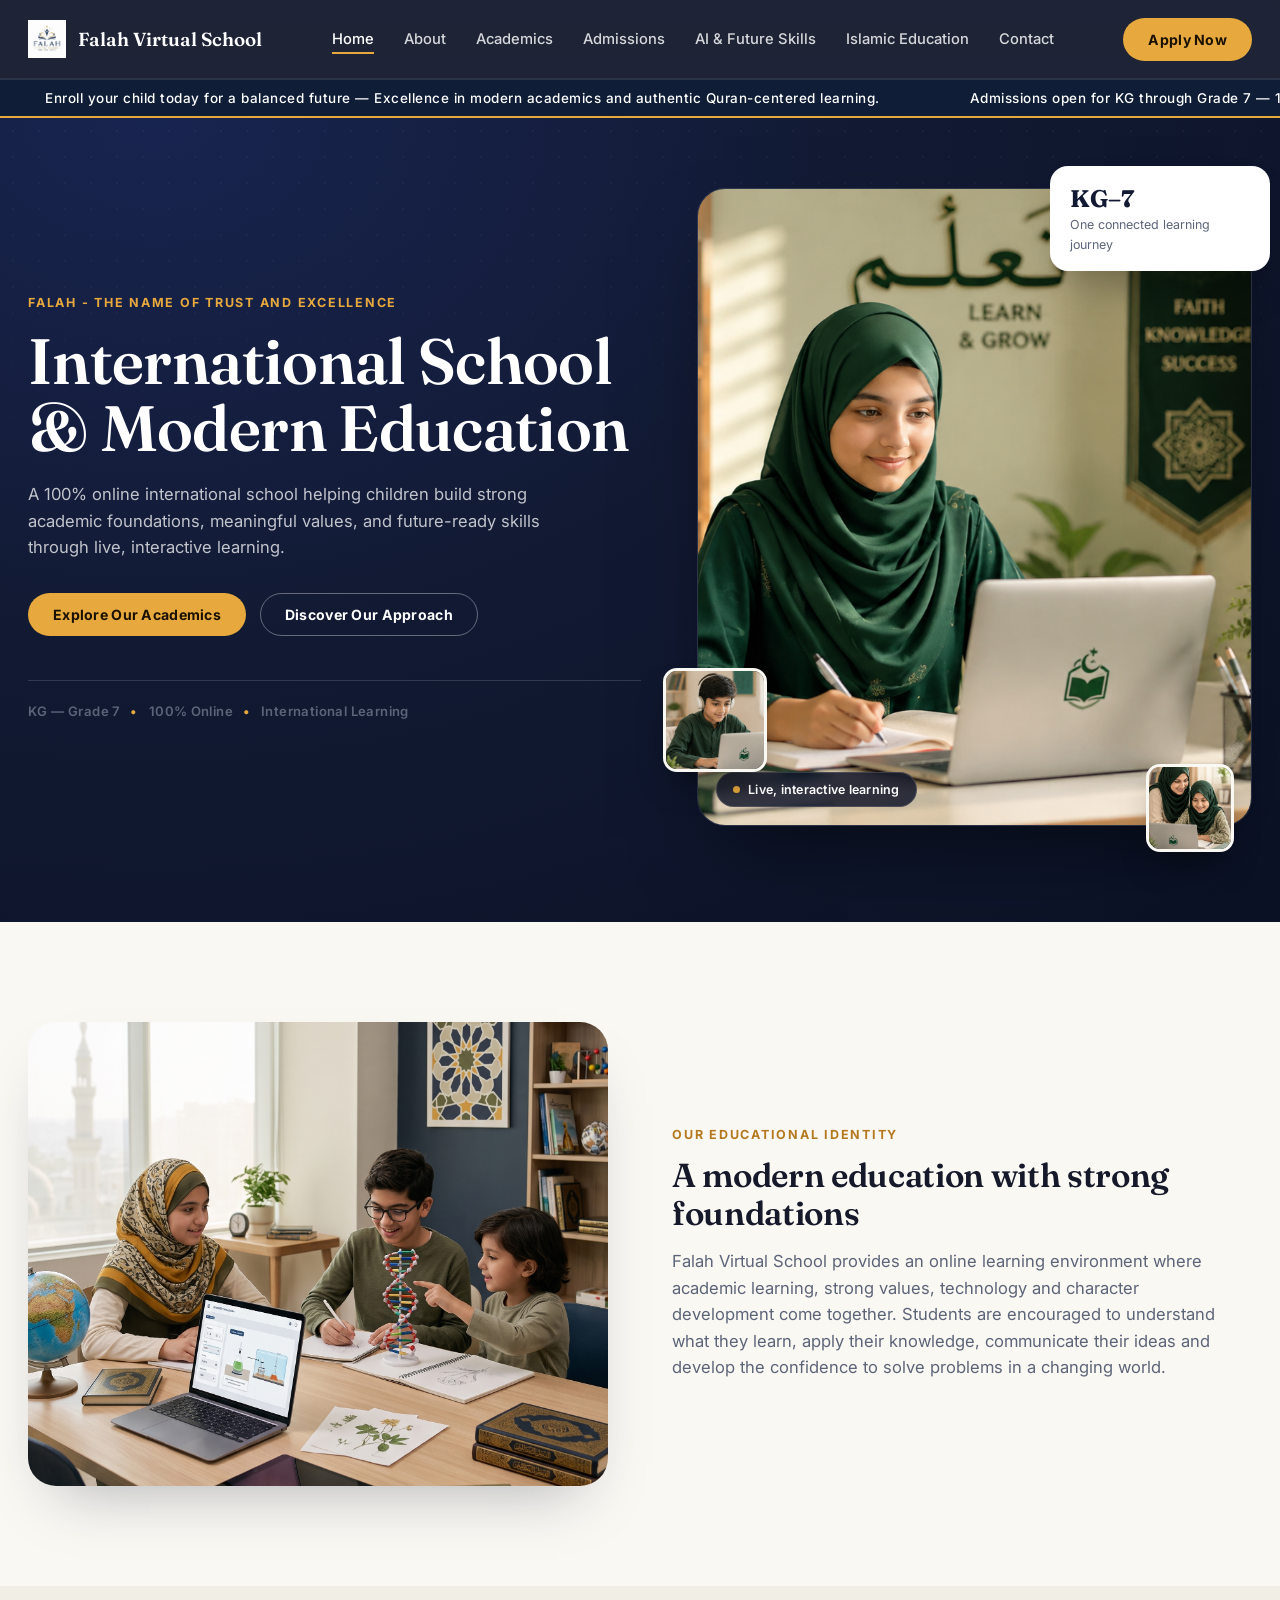
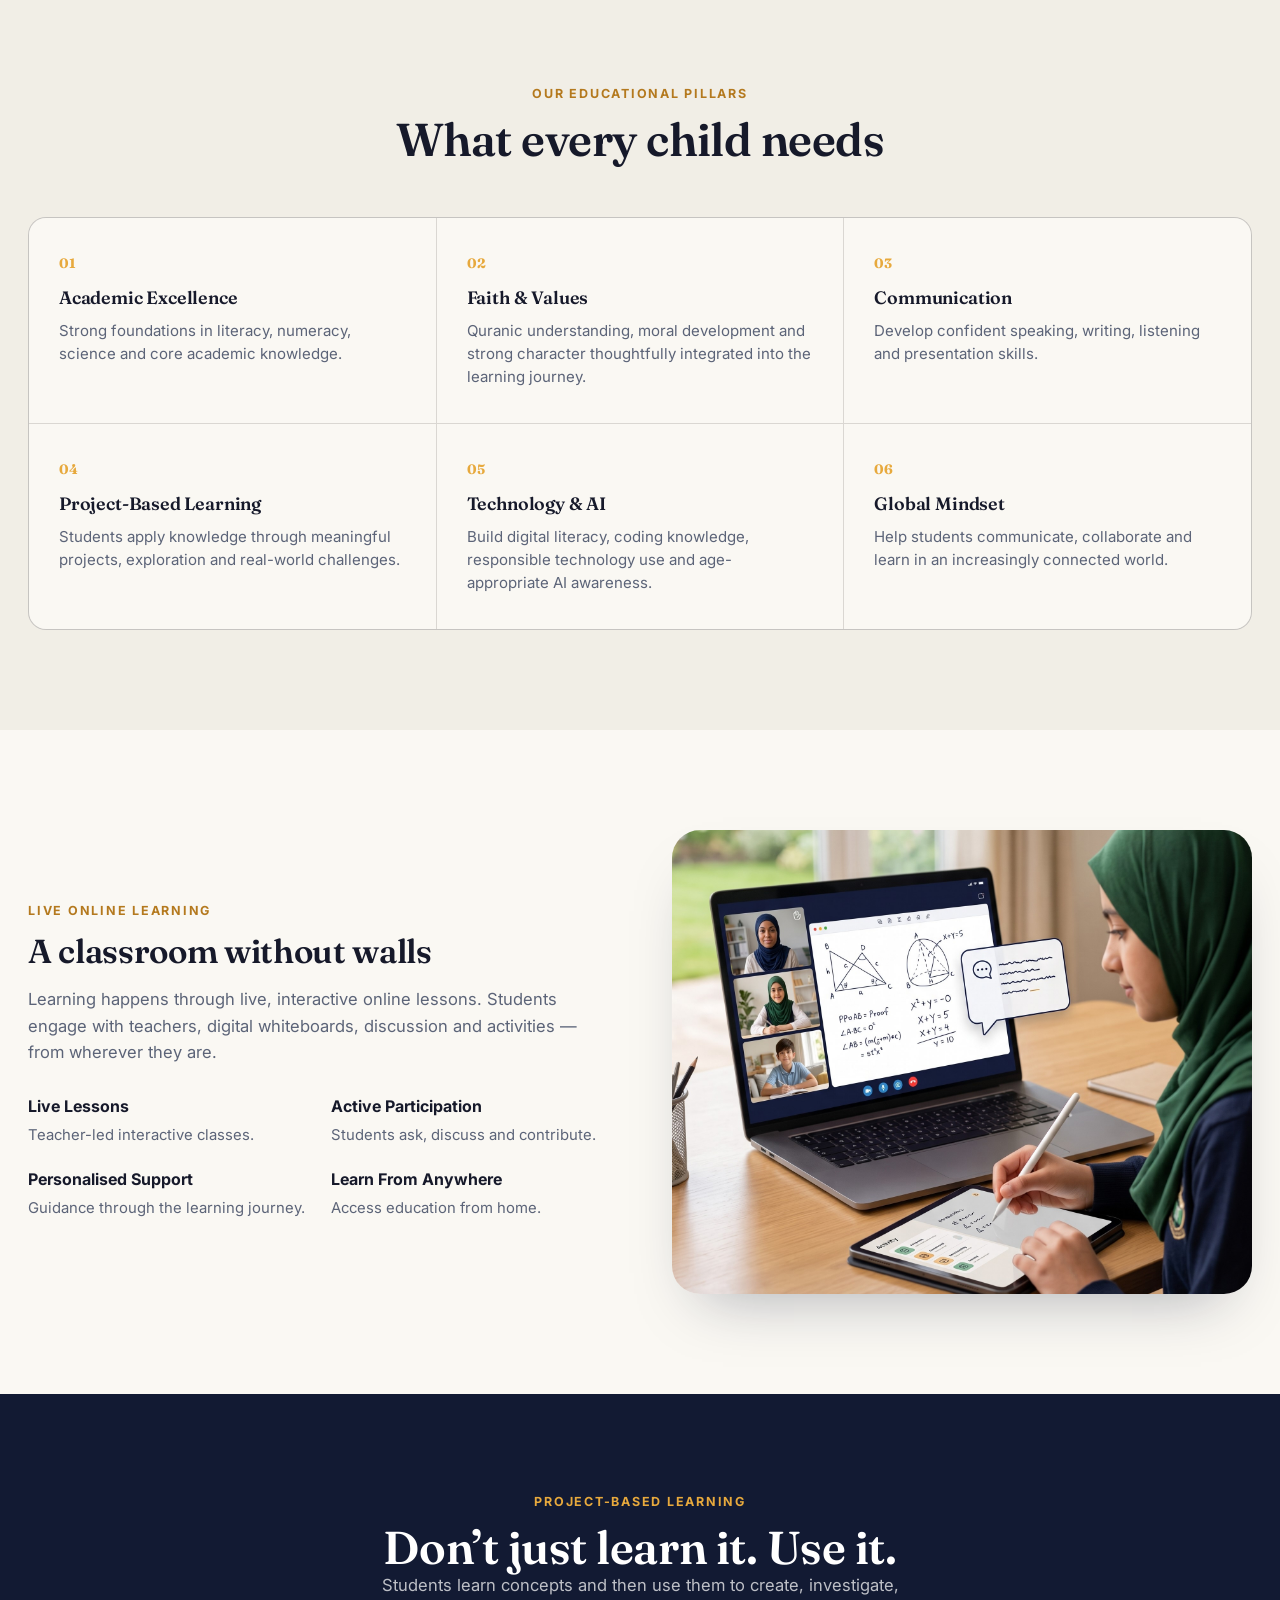
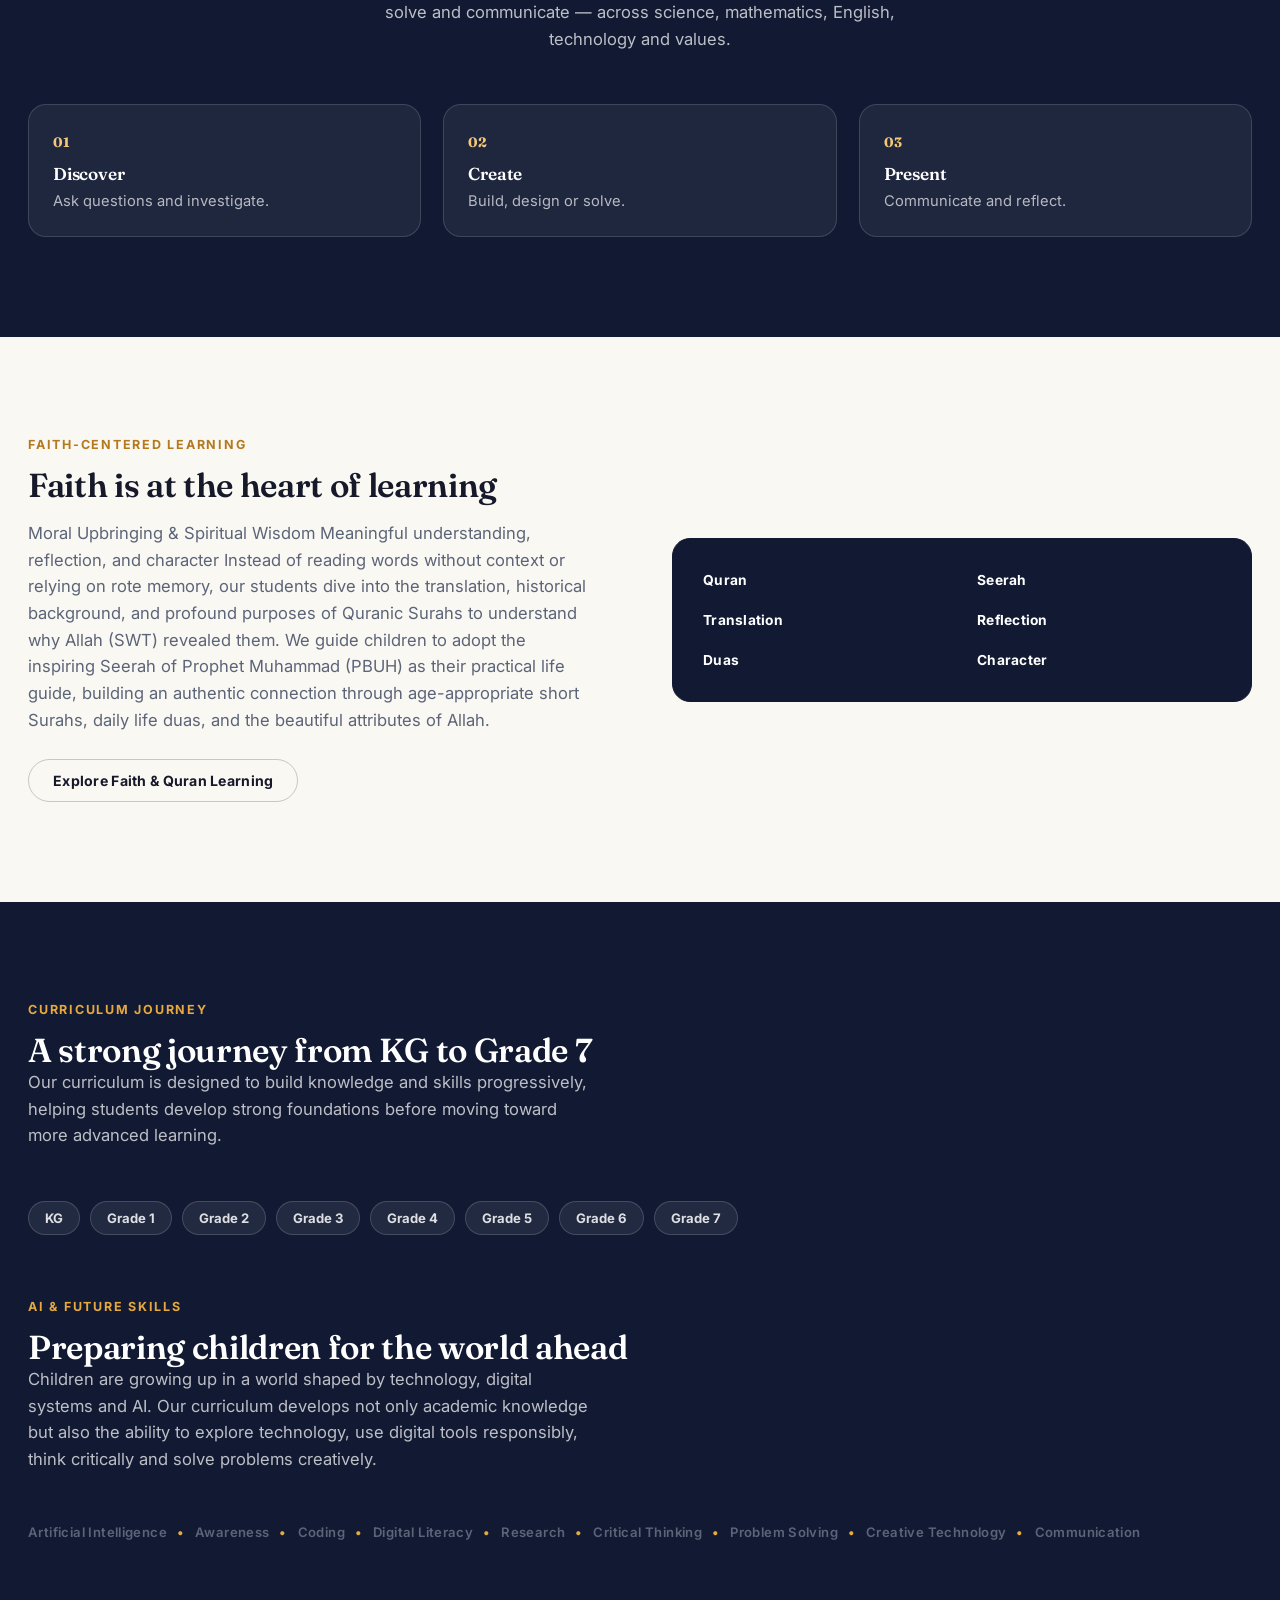
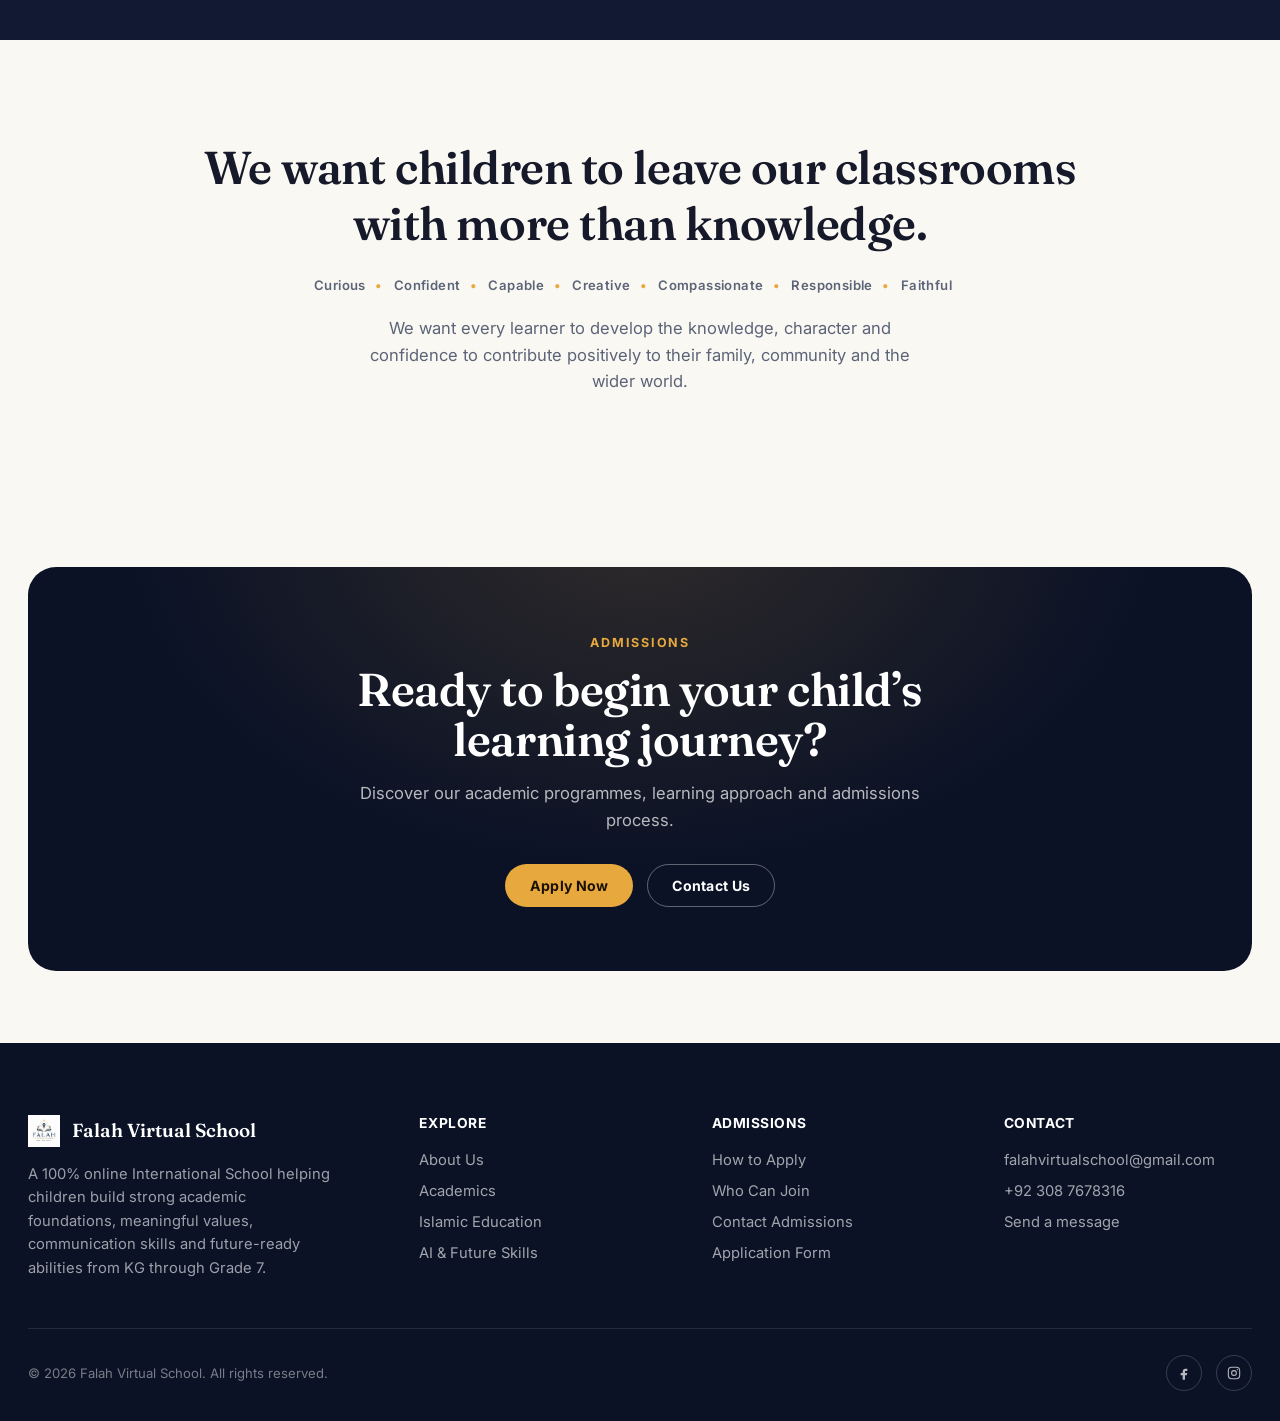
==== index.html @ dd7050a3 "First Commit" ====
<!DOCTYPE html>
<html lang="en">
<head>
  <meta charset="UTF-8" />
  <meta name="viewport" content="width=device-width, initial-scale=1.0" />

  <title>Falah Virtual School &mdash; Where Faith Meets Knowledge</title>

  <meta
    name="description"
    content="Falah Virtual School is a 100% online International School for KG through Grade 7, combining academic excellence, Quranic understanding, character development, technology and future-ready skills."
  />

  <link rel="preconnect" href="https://fonts.googleapis.com" />
  <link rel="preconnect" href="https://fonts.gstatic.com" crossorigin />

  <link
    href="https://fonts.googleapis.com/css2?family=Fraunces:opsz,wght@9..144,500;9..144,600;9..144,700&family=Inter:wght@400;500;600;700;800&display=swap"
    rel="stylesheet"
  />

  <link rel="stylesheet" href="css/style.css" />

  <style>
    @media (min-width: 992px) {
      .mobile-nav {
        display: none !important;
      }
    }

    
    .brand {
      display: flex;
      align-items: center;
      gap: 12px;
      text-decoration: none;
    }

    .brand img {
      height: 38px;
      width: auto;
      object-fit: contain;
    }

    
    .sub-header-ticker {
      background: #0f1e36;
      border-top: 1px solid rgba(255, 255, 255, 0.1);
      border-bottom: 2px solid #e5a93c;
      color: #ffffff;
      font-size: 13.5px;
      letter-spacing: 0.5px;
      font-weight: 500;
      padding: 10px 0;
      overflow: hidden;
      white-space: nowrap;
      width: 100%;
    }

    .ticker-track {
      width: max-content;
      overflow: hidden;
    }

    .ticker-content {
      display: flex;
      align-items: center;
      width: max-content;
      animation: tickerScroll 40s linear infinite;
      will-change: transform;
    }

    .ticker-content span {
      flex: 0 0 auto;
      margin: 0 45px;
    }

    @keyframes tickerScroll {
      from {
        transform: translateX(0);
      }

      to {
        transform: translateX(-50%);
      }
    }

    @media (prefers-reduced-motion: reduce) {
      .ticker-content {
        animation: none;
      }
    }
  </style>
</head>

<body>

  <a class="skip-link" href="#main">Skip to content</a>

  <!-- Header -->

  <header class="site-header">
    <div class="container">

      <a href="index.html" class="brand">
        <img
          src="assets/logo.jpg"
          alt="Falah Virtual School Logo"
        />
        <span class="brand-text">Falah Virtual School</span>
      </a>

      <nav class="main-nav" aria-label="Primary">
        <a href="index.html" aria-current="page">Home</a>
        <a href="about.html">About</a>
        <a href="academics.html">Academics</a>
        <a href="admissions.html">Admissions</a>
        <a href="ai-future-skills.html">AI &amp; Future Skills</a>
        <a href="islamic-education.html">Islamic Education</a>
        <a href="contact.html">Contact</a>
      </nav>

      <div class="header-actions">

        <a
          href="admissions.html"
          class="btn btn-gold btn-apply-now"
        >
          <span class="btn-apply-label">Apply Now</span>
        </a>

        <button
          class="nav-toggle"
          aria-label="Open menu"
          aria-expanded="false"
          aria-controls="mobile-nav"
        >
          <span></span>
        </button>

      </div>
    </div>
  </header>


 
  <div class="sub-header-ticker">
    <div class="ticker-track">

      <div class="ticker-content">

        <span>
          Enroll your child today for a balanced future —
          Excellence in modern academics and authentic
          Quran-centered learning.
        </span>

        <span>
          Admissions open for KG through Grade 7 —
          100% live interactive online classes worldwide.
        </span>

        <span>
          Empowering young minds with academic excellence,
          Quranic understanding, technology and future-ready skills.
        </span>

       

        <span>
          Enroll your child today for a balanced future —
          Excellence in modern academics and authentic
          Quran-centered learning.
        </span>

        <span>
          Admissions open for KG through Grade 7 —
          100% live interactive online classes worldwide.
        </span>

        <span>
          Empowering young minds with academic excellence,
          Quranic understanding, technology and future-ready skills.
        </span>

      </div>

    </div>
  </div>


 
  <nav
    class="mobile-nav"
    id="mobile-nav"
    aria-label="Mobile"
  >
    <div class="container">

      <a href="index.html" aria-current="page">Home</a>
      <a href="about.html">About</a>
      <a href="academics.html">Academics</a>
      <a href="admissions.html">Admissions</a>
      <a href="ai-future-skills.html">AI &amp; Future Skills</a>
      <a href="islamic-education.html">Islamic Education</a>
      <a href="contact.html">Contact</a>

      <a
        href="admissions.html"
        class="btn btn-gold btn-apply-now"
      >
        <span class="btn-apply-label">Apply Now</span>
      </a>

    </div>
  </nav>


 <!-- Main -->

  <main id="main">


    
    <section class="hero">

      <div class="container hero-grid">

        <div class="hero-copy reveal">

          <span class="eyebrow">
            Falah - The name of trust and excellence
          </span>

          <h1 class="h-display">
            International School &amp; Modern Education
          </h1>

          <p class="lede">
            A 100% online international school helping children
            build strong academic foundations, meaningful values,
            and future-ready skills through live, interactive learning.
          </p>

          <div class="hero-cta">

            <a
              href="academics.html"
              class="btn btn-gold"
            >
              Explore Our Academics
            </a>

            <a
              href="about.html"
              class="btn btn-outline-dark"
            >
              Discover Our Approach
            </a>

          </div>

          <div class="hero-strip">

            <div class="tag-row">
              <span>KG &mdash; Grade 7</span>
              <span>100% Online</span>
              <span>International Learning</span>
            </div>

          </div>

        </div>


        <div class="hero-media reveal">

          <div class="hero-media-frame hero-media-kenburns">

            <img
              src="assets/Hero Image.png"
              alt="A young student wearing scarf, attending a live online class on her laptop at home"
              loading="eager"
            />

            <span class="hero-media-tag">
              <span class="dot"></span>
              Live, interactive learning
            </span>

          </div>


          <div class="hero-media-badge">
            <strong>KG&ndash;7</strong>
            <span>One connected learning journey</span>
          </div>


          <div class="hero-float-card hero-float-card--one">

            <img
              src="assets/float hero 1.png"
              alt="A student writing in a notebook beside his laptop"
              loading="lazy"
            />

          </div>


          <div class="hero-float-card hero-float-card--two">

            <img
              src="assets/float hero 2.png"
              alt="A smiling student reading a book"
              loading="lazy"
            />

          </div>

        </div>

      </div>

    </section>


    <section class="section">

      <div class="container split">

        <div class="split-media reveal">

          <img
            src="assets/Modern Education.jfif"
            alt="A young student writing in a notebook beside his laptop during a home learning session"
            loading="lazy"
          />

        </div>


        <div class="split-copy reveal">

          <span class="eyebrow on-light">
            Our Educational Identity
          </span>

          <h2 class="h-lg">
            A modern education with strong foundations
          </h2>

          <p class="lede">
            Falah Virtual School provides an online learning environment
            where academic learning, strong values, technology and character
            development come together. Students are encouraged to understand
            what they learn, apply their knowledge, communicate their ideas
            and develop the confidence to solve problems in a changing world.
          </p>

        </div>

      </div>

    </section>


    
    <section class="section section-dim">

      <div class="container">

        <div class="section-head center reveal">

          <span class="eyebrow on-light">
            Our Educational Pillars
          </span>

          <h2 class="h-xl">
            What every child needs
          </h2>

        </div>


        <div class="pillars-grid reveal">

          <div class="pillar-card">
            <span class="pillar-num">01</span>

            <h3>
              Academic Excellence
            </h3>

            <p>
              Strong foundations in literacy, numeracy,
              science and core academic knowledge.
            </p>
          </div>


          <div class="pillar-card">
            <span class="pillar-num">02</span>

            <h3>
              Faith &amp; Values
            </h3>

            <p>
              Quranic understanding, moral development and
              strong character thoughtfully integrated into
              the learning journey.
            </p>
          </div>


          <div class="pillar-card">
            <span class="pillar-num">03</span>

            <h3>
              Communication
            </h3>

            <p>
              Develop confident speaking, writing,
              listening and presentation skills.
            </p>
          </div>


          <div class="pillar-card">
            <span class="pillar-num">04</span>

            <h3>
              Project-Based Learning
            </h3>

            <p>
              Students apply knowledge through meaningful
              projects, exploration and real-world challenges.
            </p>
          </div>


          <div class="pillar-card">
            <span class="pillar-num">05</span>

            <h3>
              Technology &amp; AI
            </h3>

            <p>
              Build digital literacy, coding knowledge,
              responsible technology use and age-appropriate
              AI awareness.
            </p>
          </div>


          <div class="pillar-card">
            <span class="pillar-num">06</span>

            <h3>
              Global Mindset
            </h3>

            <p>
              Help students communicate, collaborate and
              learn in an increasingly connected world.
            </p>
          </div>

        </div>

      </div>

    </section>


   
    
    <section class="section">

      <div class="container split">

        <div class="split-copy reveal">

          <span class="eyebrow on-light">
            Live Online Learning
          </span>

          <h2 class="h-lg">
            A classroom without walls
          </h2>

          <p class="lede">
            Learning happens through live, interactive online lessons.
            Students engage with teachers, digital whiteboards, discussion
            and activities &mdash; from wherever they are.
          </p>


          <div class="split-features">

            <div class="feature-item">

              <h4>
                Live Lessons
              </h4>

              <p>
                Teacher-led interactive classes.
              </p>

            </div>


            <div class="feature-item">

              <h4>
                Active Participation
              </h4>

              <p>
                Students ask, discuss and contribute.
              </p>

            </div>


            <div class="feature-item">

              <h4>
                Personalised Support
              </h4>

              <p>
                Guidance through the learning journey.
              </p>

            </div>


            <div class="feature-item">

              <h4>
                Learn From Anywhere
              </h4>

              <p>
                Access education from home.
              </p>

            </div>

          </div>

        </div>


        <div class="split-media reveal">

          <img
            src="assets/Live Classes.jpg"
            alt="A student attending an interactive video lesson with her teacher on a laptop"
            loading="lazy"
          />

        </div>

      </div>

    </section>


    
    <section class="section section-dark">

      <div class="container">

        <div class="section-head center reveal">

          <span class="eyebrow">
            Project-Based Learning
          </span>

          <h2 class="h-xl">
            Don&rsquo;t just learn it. Use it.
          </h2>

          <p
            class="lede on-dark"
            style="margin-inline:auto;"
          >
            Students learn concepts and then use them to create,
            investigate, solve and communicate &mdash; across science,
            mathematics, English, technology and values.
          </p>

        </div>


        <div class="steps-grid reveal">

          <div class="step-card">

            <span class="pillar-num">
              01
            </span>

            <h3>
              Discover
            </h3>

            <p>
              Ask questions and investigate.
            </p>

          </div>


          <div class="step-card">

            <span class="pillar-num">
              02
            </span>

            <h3>
              Create
            </h3>

            <p>
              Build, design or solve.
            </p>

          </div>


          <div class="step-card">

            <span class="pillar-num">
              03
            </span>

            <h3>
              Present
            </h3>

            <p>
              Communicate and reflect.
            </p>

          </div>

        </div>

      </div>

    </section>


    
    <section class="section">

      <div class="container split reverse">

        <div class="split-copy reveal">

          <span class="eyebrow on-light">
            Faith-Centered Learning
          </span>

          <h2 class="h-lg">
            Faith is at the heart of learning
          </h2>

          <p class="lede">
            Moral Upbringing & Spiritual Wisdom
Meaningful understanding, reflection, and character
Instead of reading words without context or relying on rote memory, our students dive into the translation, historical background, and profound purposes of Quranic Surahs to understand why Allah (SWT) revealed them. We guide children to adopt the inspiring Seerah of Prophet Muhammad (PBUH) as their practical life guide, building an authentic connection through age-appropriate short Surahs, daily life duas, and the beautiful attributes of Allah.
          </p>

          <a
            href="islamic-education.html"
            class="btn btn-outline-light"
            style="margin-top:26px;"
          >
            Explore Faith &amp; Quran Learning
          </a>

        </div>


        <div class="split-media reveal">

          <div
            class="panel"
            style="background:var(--navy-deep); border-color:var(--navy-deep);"
          >

            <div
              class="panel-cols"
              style="color:#fff;"
            >

              <div>Quran</div>
              <div>Seerah</div>

              <div>Translation</div>
              <div>Reflection</div>

              <div>Duas</div>
              <div>Character</div>

            </div>

          </div>

        </div>

      </div>

    </section>


   
    <section class="section section-dark">

      <div class="container">

        <div class="section-head reveal">

          <span class="eyebrow">
            Curriculum Journey
          </span>

          <h2 class="h-lg">
            A strong journey from KG to Grade 7
          </h2>

          <p class="lede on-dark">
            Our curriculum is designed to build knowledge and skills
            progressively, helping students develop strong foundations
            before moving toward more advanced learning.
          </p>

        </div>


        <div class="stage-track reveal">

          <span>KG</span>
          <span>Grade 1</span>
          <span>Grade 2</span>
          <span>Grade 3</span>
          <span>Grade 4</span>
          <span>Grade 5</span>
          <span>Grade 6</span>
          <span>Grade 7</span>

        </div>


        <div style="height:64px;"></div>


       

        <div class="section-head reveal">

          <span class="eyebrow">
            AI &amp; Future Skills
          </span>

          <h2 class="h-lg">
            Preparing children for the world ahead
          </h2>

          <p class="lede on-dark">
            Children are growing up in a world shaped by technology,
            digital systems and AI. Our curriculum develops not only
            academic knowledge but also the ability to explore technology,
            use digital tools responsibly, think critically and solve
            problems creatively.
          </p>

        </div>


        <div
          class="tag-row reveal"
          style="margin-top:6px;"
        >

          <span>Artificial Intelligence</span>
          <span>Awareness</span>
          <span>Coding</span>
          <span>Digital Literacy</span>
          <span>Research</span>
          <span>Critical Thinking</span>
          <span>Problem Solving</span>
          <span>Creative Technology</span>
          <span>Communication</span>

        </div>

      </div>

    </section>


    
    <section class="section">

      <div class="container">

        <div class="statement reveal">

          <h2 class="h-xl">
            We want children to leave our classrooms
            with more than knowledge.
          </h2>


          <div class="traits-band">

            <div class="tag-row">

              <span>Curious</span>
              <span>Confident</span>
              <span>Capable</span>
              <span>Creative</span>
              <span>Compassionate</span>
              <span>Responsible</span>
              <span>Faithful</span>

            </div>

          </div>


          <p
            class="lede"
            style="margin-inline:auto; margin-top:22px;"
          >
            We want every learner to develop the knowledge,
            character and confidence to contribute positively
            to their family, community and the wider world.
          </p>

        </div>

      </div>

    </section>


   
    <section class="section-tight">

      <div class="container">

        <div class="cta-band reveal">

          <span class="eyebrow">
            Admissions
          </span>

          <h2
            class="h-xl"
            style="margin-top:14px;"
          >
            Ready to begin your child&rsquo;s learning journey?
          </h2>

          <p class="lede">
            Discover our academic programmes,
            learning approach and admissions process.
          </p>


          <div class="cta-band-actions">

            <a
              href="admissions.html"
              class="btn btn-gold btn-apply-now"
            >
              <span class="btn-apply-label">
                Apply Now
              </span>
            </a>

            <a
              href="contact.html"
              class="btn btn-outline-dark"
            >
              Contact Us
            </a>

          </div>

        </div>

      </div>

    </section>

  </main>


  
       <!-- FOOTER -->
  
       <footer class="site-footer">

    <div class="container">

      <div class="footer-grid">


        

        <div class="footer-brand">

          <a
            href="index.html"
            class="brand"
          >

            <img
              src="assets/logo.jpg"
              alt="Falah Virtual School Logo"
              style="height: 32px;"
            />

            <span class="brand-text">
              Falah Virtual School
            </span>

          </a>


          <p>
            A 100% online International School helping children
            build strong academic foundations, meaningful values,
            communication skills and future-ready abilities from
            KG through Grade 7.
          </p>

        </div>


        

        <div class="footer-col">

          <h4>
            Explore
          </h4>

          <ul>

            <li>
              <a href="about.html">
                About Us
              </a>
            </li>

            <li>
              <a href="academics.html">
                Academics
              </a>
            </li>

            <li>
              <a href="islamic-education.html">
                Islamic Education
              </a>
            </li>

            <li>
              <a href="ai-future-skills.html">
                AI &amp; Future Skills
              </a>
            </li>

          </ul>

        </div>


        
        <div class="footer-col">

          <h4>
            Admissions
          </h4>

          <ul>

            <li>
              <a href="admissions.html">
                How to Apply
              </a>
            </li>

            <li>
              <a href="admissions.html#who-can-join">
                Who Can Join
              </a>
            </li>

            <li>
              <a href="contact.html">
                Contact Admissions
              </a>
            </li>

            <li>
              <a href="admissions.html#apply-form">
                Application Form
              </a>
            </li>

          </ul>

        </div>


     

        <div class="footer-col">

          <h4>
            Contact
          </h4>

          <ul>

            <li>
              <a href="mailto:falahvirtualschool@gmail.com">
                falahvirtualschool@gmail.com
              </a>
            </li>

            <li>
              <a href="tel:+923087678316">
                +92 308 7678316
              </a>
            </li>

            <li>
              <a href="contact.html#contact-information">
                Send a message
              </a>
            </li>

          </ul>

        </div>

      </div>



      <div class="footer-bottom">

        <p>
          &copy;
          <span id="year"></span>
          Falah Virtual School. All rights reserved.
        </p>


        <div
          class="footer-social"
          aria-label="Social media"
        >

         

          <a
            href="https://www.facebook.com/profile.php?id=61593588023931"
            aria-label="Facebook"
          >

            <svg
              width="16"
              height="16"
              viewBox="0 0 24 24"
              fill="none"
              aria-hidden="true"
            >

              <path
                d="M14 9h3V5.5h-3c-2.2 0-4 1.8-4 4V12H7v3.5h3V22h3.5v-6.5H16l1-3.5h-3.5v-2.4c0-.6.4-1.1 1-1.1Z"
                fill="currentColor"
              />

            </svg>

          </a>


         

          <a
            href="https://www.instagram.com/falahvirtual.school?igsi=MTc0dnRrMjh0ZTAwMg=="
            aria-label="Instagram"
          >

            <svg
              width="16"
              height="16"
              viewBox="0 0 24 24"
              fill="none"
              aria-hidden="true"
            >

              <rect
                x="3.5"
                y="3.5"
                width="17"
                height="17"
                rx="5"
                stroke="currentColor"
                stroke-width="1.6"
              />

              <circle
                cx="12"
                cy="12"
                r="3.6"
                stroke="currentColor"
                stroke-width="1.6"
              />

              <circle
                cx="17"
                cy="7"
                r="1"
                fill="currentColor"
              />

            </svg>

          </a>


         

        </div>

      </div>

    </div>

  </footer>


 

  <script>
    document.getElementById("year").textContent =
      new Date().getFullYear();
  </script>

  <script src="js/main.js"></script>

</body>
</html>
---- css/style.css ----
:root{
  --navy-deep:   #121A33;
  --navy-deeper: #0B1226;
  --navy-mid:    #1B2747;
  --gold:        #E7A93D;
  --gold-soft:   #F3C878;
  --paper:       #FAF8F3;
  --paper-dim:   #F1EEE6;
  --ink:         #16192A;
  --slate:       #5C6478;
  --slate-light: #8A90A3;
  --line:        rgba(22,25,42,0.10);
  --line-on-dark:rgba(255,255,255,0.14);
  --white:       #ffffff;

  --font-display: "Fraunces", "Georgia", serif;
  --font-body: "Inter", -apple-system, BlinkMacSystemFont, "Segoe UI", sans-serif;

  
  --radius-s: 10px;
  --radius-m: 18px;
  --radius-l: 28px;

  --ease: cubic-bezier(0.22, 1, 0.36, 1);
}

*,*::before,*::after{ box-sizing:border-box; }
html{ scroll-behavior:smooth; }
@media (prefers-reduced-motion: reduce){
  html{ scroll-behavior:auto; }
  *,*::before,*::after{ animation-duration:0.001ms !important; animation-iteration-count:1 !important; transition-duration:0.001ms !important; scroll-behavior:auto !important; }
}

body{
  margin:0;
  font-family:var(--font-body);
  color:var(--ink);
  background:var(--paper);
  -webkit-font-smoothing:antialiased;
  -moz-osx-font-smoothing:grayscale;
  overflow-x:hidden;
}

img{ max-width:100%; display:block; }
a{ color:inherit; text-decoration:none; }
button{ font-family:inherit; cursor:pointer; }
ul{ margin:0; padding:0; list-style:none; }
h1,h2,h3,h4,p{ margin:0; }

.container{
  width:100%;
  max-width:var(--container);
  margin-inline:auto;
  padding-inline:28px;
}


a:focus-visible, button:focus-visible, input:focus-visible, textarea:focus-visible, select:focus-visible{
  outline:2.5px solid var(--gold);
  outline-offset:3px;
  border-radius:4px;
}


.eyebrow{
  font-family:var(--font-body);
  font-size:12.5px;
  font-weight:700;
  letter-spacing:0.14em;
  text-transform:uppercase;
  color:var(--gold);
}
.eyebrow.on-light{ color:#B4791E; }

h1,h2,h3{ font-family:var(--font-display); font-weight:600; letter-spacing:-0.01em; }

.h-display{ font-size:clamp(2.6rem, 5vw, 4.4rem); line-height:1.04; font-weight:600; }
.h-xl{ font-size:clamp(2.1rem, 3.6vw, 3.1rem); line-height:1.08; }
.h-lg{ font-size:clamp(1.7rem, 2.6vw, 2.35rem); line-height:1.14; }
.h-md{ font-size:1.4rem; line-height:1.25; }

.lede{ font-size:clamp(1.02rem, 1.3vw, 1.2rem); line-height:1.6; color:var(--slate); max-width:56ch; }
.on-dark .lede, .lede.on-dark{ color:rgba(255,255,255,0.72); }
.on-dark p, .on-dark .body-text{ color:rgba(255,255,255,0.72); }

.body-text{ font-size:1rem; line-height:1.65; color:var(--slate); max-width:62ch; }


.tag-row{
  display:flex; flex-wrap:wrap; gap:0 0;
  font-size:0.82rem; font-weight:600; letter-spacing:0.03em; color:var(--slate);
}
.tag-row span{ position:relative; padding:0 14px; }
.tag-row span:first-child{ padding-left:0; }
.tag-row span::after{ content:"•"; position:absolute; right:-3px; color:var(--gold); }
.tag-row span:last-child::after{ content:""; }
.on-dark .tag-row{ color:rgba(255,255,255,0.78); }


.site-header{
  position:sticky; top:0; z-index:100;
  background:rgba(11,18,38,0.92);
  backdrop-filter:blur(10px);
  -webkit-backdrop-filter:blur(10px);
  border-bottom:1px solid rgba(255,255,255,0.08);
}
.site-header .container{
  display:flex; align-items:center; justify-content:space-between;
  height:78px;
}
.brand{
  display:flex; align-items:center; gap:10px;
  font-family:var(--font-display); font-weight:600; font-size:1.18rem;
  color:var(--white);
}
.brand .mark{
  width:34px; height:34px; border-radius:9px;
  background:linear-gradient(145deg, var(--gold-soft), var(--gold));
  display:flex; align-items:center; justify-content:center;
  color:var(--navy-deeper); font-weight:800; font-family:var(--font-display); font-size:1.05rem;
  flex-shrink:0;
}

.main-nav{ display:flex; align-items:center; gap:30px; }
.main-nav a{
  font-size:0.92rem; font-weight:500; color:rgba(255,255,255,0.82);
  position:relative; padding:6px 0;
  transition:color 0.2s var(--ease);
}
.main-nav a:hover{ color:var(--white); }
.main-nav a::after{
  content:""; position:absolute; left:0; right:100%; bottom:0; height:2px;
  background:var(--gold); transition:right 0.28s var(--ease);
}
.main-nav a:hover::after{ right:0; }
.main-nav a[aria-current="page"]{ color:var(--white); }
.main-nav a[aria-current="page"]::after{ right:0; }

.header-actions{ display:flex; align-items:center; gap:18px; }

.btn{
  display:inline-flex; align-items:center; justify-content:center; gap:8px;
  padding:12px 24px; border-radius:999px;
  font-size:0.88rem; font-weight:700; letter-spacing:0.02em;
  border:1px solid transparent; white-space:nowrap;
  transition:transform 0.22s var(--ease), box-shadow 0.22s var(--ease), background 0.22s var(--ease), color 0.22s var(--ease), border-color 0.22s var(--ease);
}
.btn-gold{ background:var(--gold); color:#1B1102; }
.btn-gold:hover{ background:var(--gold-soft); transform:translateY(-2px); box-shadow:0 10px 24px rgba(231,169,61,0.32); }
.btn-outline-dark{ border-color:rgba(255,255,255,0.35); color:var(--white); }
.btn-outline-dark:hover{ border-color:var(--white); background:rgba(255,255,255,0.08); transform:translateY(-2px); }
.btn-outline-light{ border-color:rgba(22,25,42,0.22); color:var(--ink); }
.btn-outline-light:hover{ border-color:var(--ink); background:rgba(22,25,42,0.05); transform:translateY(-2px); }
.btn-navy{ background:var(--navy-deep); color:var(--white); }
.btn-navy:hover{ background:var(--navy-deeper); transform:translateY(-2px); box-shadow:0 10px 24px rgba(18,26,51,0.28);}
.btn[disabled]{ opacity:0.6; cursor:not-allowed; transform:none !important; box-shadow:none !important; }

.nav-toggle{
  display:none; width:42px; height:42px; border-radius:10px;
  background:transparent; border:1px solid rgba(255,255,255,0.2);
  align-items:center; justify-content:center; flex-shrink:0;
}
.nav-toggle span, .nav-toggle span::before, .nav-toggle span::after{
  content:""; display:block; width:18px; height:2px; background:var(--white); position:relative;
  transition:transform 0.25s var(--ease), opacity 0.25s var(--ease);
}
.nav-toggle span::before{ position:absolute; top:-6px; }
.nav-toggle span::after{ position:absolute; top:6px; }
.nav-toggle.is-open span{ background:transparent; }
.nav-toggle.is-open span::before{ top:0; transform:rotate(45deg); }
.nav-toggle.is-open span::after{ top:0; transform:rotate(-45deg); }


section{ position:relative; }
.section{ padding:100px 0; }
.section-tight{ padding:72px 0; }
.section-dark{ background:var(--navy-deep); color:var(--white); }
.section-deeper{ background:var(--navy-deeper); color:var(--white); }
.section-dim{ background:var(--paper-dim); }

.section-head{ max-width:720px; margin-bottom:52px; }
.section-head.center{ margin-inline:auto; text-align:center; }
.section-head .eyebrow{ display:block; margin-bottom:14px; }
.section-head h2{ margin-top:14px; }

.reveal{ opacity:0; transform:translateY(22px); transition:opacity 0.7s var(--ease), transform 0.7s var(--ease); }
.reveal.is-visible{ opacity:1; transform:translateY(0); }


.hero{
  background:radial-gradient(120% 140% at 12% 0%, #182450 0%, var(--navy-deep) 46%, var(--navy-deeper) 100%);
  color:var(--white);
  padding:70px 0 96px;
  position:relative;
  overflow:hidden;
}
.hero::before{
  content:""; position:absolute; inset:0;
  background-image:radial-gradient(rgba(255,255,255,0.08) 1px, transparent 1px);
  background-size:26px 26px;
  -webkit-mask-image:linear-gradient(180deg, rgba(0,0,0,0.5), transparent 60%);
  mask-image:linear-gradient(180deg, rgba(0,0,0,0.5), transparent 60%);
  pointer-events:none;
}
.hero-grid{
  display:grid; grid-template-columns:1.05fr 0.95fr; gap:56px; align-items:center;
  position:relative; z-index:1;
}
.hero-copy .eyebrow{ margin-bottom:18px; display:block; }
.hero-copy h1{ color:var(--white); }
.hero-copy .lede{ margin-top:20px; color:rgba(255,255,255,0.74); max-width:52ch; }
.hero-cta{ display:flex; gap:14px; margin-top:32px; flex-wrap:wrap; }
.hero-strip{
  margin-top:44px; padding-top:22px; border-top:1px solid rgba(255,255,255,0.14);
}

.hero-media{ position:relative; }
.hero-media-frame{
  border-radius:var(--radius-l);
  overflow:hidden;
  position:relative;
  aspect-ratio:4/4.6;
  box-shadow:0 40px 80px -28px rgba(0,0,0,0.55);
  border:1px solid rgba(255,255,255,0.12);
}
.hero-media-frame img{ width:100%; height:100%; object-fit:cover; }
.hero-media-tag{
  position:absolute; left:18px; bottom:18px;
  background:rgba(11,18,38,0.82); backdrop-filter:blur(6px);
  color:var(--white); font-size:0.78rem; font-weight:600; letter-spacing:0.02em;
  padding:9px 16px; border-radius:999px;
  display:flex; align-items:center; gap:8px;
  border:1px solid rgba(255,255,255,0.14);
}
.hero-media-tag .dot{ width:7px; height:7px; border-radius:50%; background:var(--gold); }
.hero-media-badge{
  position:absolute; top:-22px; right:-18px;
  background:var(--white); color:var(--ink);
  border-radius:var(--radius-m); padding:18px 20px;
  box-shadow:0 24px 50px -20px rgba(0,0,0,0.4);
  max-width:220px;
}
.hero-media-badge strong{ display:block; font-family:var(--font-display); font-size:1.5rem; color:var(--navy-deep); }
.hero-media-badge span{ font-size:0.78rem; color:var(--slate); }


.page-hero{
  background:radial-gradient(120% 160% at 85% 0%, #1c2a58 0%, var(--navy-deep) 45%, var(--navy-deeper) 100%);
  color:var(--white); padding:64px 0 76px; position:relative; overflow:hidden;
}
.page-hero::before{
  content:""; position:absolute; inset:0;
  background-image:radial-gradient(rgba(255,255,255,0.07) 1px, transparent 1px);
  background-size:24px 24px;
  -webkit-mask-image:radial-gradient(70% 90% at 70% 20%, rgba(0,0,0,0.55), transparent 70%);
  mask-image:radial-gradient(70% 90% at 70% 20%, rgba(0,0,0,0.55), transparent 70%);
}
.page-hero-inner{ position:relative; z-index:1; max-width:760px; }
.page-hero .eyebrow{ margin-bottom:16px; display:block; }
.page-hero h1{ color:var(--white); }
.page-hero .lede{ margin-top:18px; color:rgba(255,255,255,0.76); }
.page-hero .tag-row{ margin-top:26px; }
.page-hero-media{
  margin-top:44px; border-radius:var(--radius-l); overflow:hidden;
  aspect-ratio:21/8; position:relative; z-index:1;
  border:1px solid rgba(255,255,255,0.14);
  box-shadow:0 30px 60px -24px rgba(0,0,0,0.5);
}
.page-hero-media img{ width:100%; height:100%; object-fit:cover; }


.pillars-grid{
  display:grid; grid-template-columns:repeat(3, 1fr); gap:1px;
  background:var(--line); border:1px solid var(--line); border-radius:var(--radius-m); overflow:hidden;
}
.pillar-card{
  background:var(--paper); padding:34px 30px; transition:background 0.25s var(--ease);
}
.pillar-card:hover{ background:var(--white); }
.pillar-num{ font-family:var(--font-display); font-size:0.85rem; color:var(--gold); font-weight:700; }
.pillar-card h3{ margin-top:14px; font-size:1.12rem; }
.pillar-card p{ margin-top:10px; color:var(--slate); font-size:0.94rem; line-height:1.55; }


.feature-grid{ display:grid; grid-template-columns:repeat(4, 1fr); gap:26px; }
.feature-grid.cols-2{ grid-template-columns:repeat(2, 1fr); }
.feature-item h4{ font-size:1rem; font-weight:700; font-family:var(--font-body); }
.feature-item p{ margin-top:8px; color:var(--slate); font-size:0.93rem; line-height:1.55; }
.on-dark .feature-item p{ color:rgba(255,255,255,0.68); }


.split{
  display:grid; grid-template-columns:1fr 1fr; gap:64px; align-items:center;
}
.split.reverse .split-media{ order:2; }
.split-media img{
  border-radius:var(--radius-l); width:100%; aspect-ratio:5/4; object-fit:cover;
  box-shadow:0 30px 60px -30px rgba(18,26,51,0.35);
}
.split-copy .eyebrow{ margin-bottom:14px; display:block; }
.split-copy h2{ margin-top:0; }
.split-copy .lede{ margin-top:16px; }
.split-features{
  margin-top:30px; display:grid; grid-template-columns:1fr 1fr; gap:22px 26px;
}


.panel{
  background:rgba(255,255,255,0.05);
  border:1px solid rgba(255,255,255,0.14);
  border-radius:var(--radius-m);
  padding:26px 30px;
}
.panel-cols{ display:grid; grid-template-columns:1fr 1fr; gap:10px 30px; }
.panel-cols div{ font-size:0.86rem; font-weight:700; letter-spacing:0.02em; padding:7px 0; }


.steps-grid{ display:grid; grid-template-columns:repeat(3, 1fr); gap:22px; }
.step-card{
  background:rgba(255,255,255,0.06); border:1px solid rgba(255,255,255,0.14);
  border-radius:var(--radius-m); padding:26px 24px;
  transition:background 0.25s var(--ease), transform 0.25s var(--ease);
}
.step-card:hover{ background:rgba(255,255,255,0.1); transform:translateY(-4px); }
.step-card .pillar-num{ color:var(--gold-soft); }
.step-card h3{ color:var(--white); margin-top:12px; font-size:1.08rem; }
.step-card p{ margin-top:8px; color:rgba(255,255,255,0.68); font-size:0.92rem; }

.steps-list{ display:flex; flex-direction:column; }
.steps-list-item{
  display:grid; grid-template-columns:56px 1fr; gap:20px;
  padding:26px 0; border-top:1px solid var(--line);
}
.steps-list-item:last-child{ border-bottom:1px solid var(--line); }
.steps-list-num{
  font-family:var(--font-display); font-size:1.3rem; color:var(--gold);
  font-weight:600;
}
.steps-list-item h3{ font-size:1.08rem; }
.steps-list-item p{ margin-top:6px; color:var(--slate); font-size:0.95rem; line-height:1.55; max-width:62ch; }


.stage-track{
  display:flex; flex-wrap:wrap; gap:10px; margin-top:26px;
}
.stage-track span{
  padding:8px 16px; border-radius:999px; font-size:0.82rem; font-weight:700;
  background:rgba(255,255,255,0.07); border:1px solid rgba(255,255,255,0.16); color:rgba(255,255,255,0.85);
}
.stage-track.on-light span{ background:var(--paper-dim); border-color:var(--line); color:var(--ink); }

.stage-list{ display:grid; grid-template-columns:1fr; gap:1px; background:rgba(255,255,255,0.12); border-radius:var(--radius-m); overflow:hidden; border:1px solid rgba(255,255,255,0.12); }
.stage-row{ background:rgba(255,255,255,0.04); padding:22px 26px; display:grid; grid-template-columns:220px 1fr; gap:18px; align-items:start; }
.stage-row .stage-tag{ font-weight:700; font-size:0.86rem; letter-spacing:0.02em; color:var(--gold-soft); }
.stage-row .stage-tag small{ display:block; font-weight:500; color:rgba(255,255,255,0.55); margin-top:3px; font-size:0.78rem; letter-spacing:0.01em;}
.stage-row p{ color:rgba(255,255,255,0.74); font-size:0.94rem; line-height:1.6; margin:0; }


.traits-band{
  display:flex; flex-wrap:wrap; justify-content:center; gap:8px 0; margin-top:26px;
}


.statement{
  text-align:center; max-width:880px; margin-inline:auto;
}
.statement h2{ line-height:1.2; }
.statement .quote-mark{ font-family:var(--font-display); font-size:3.6rem; color:var(--gold); line-height:1; display:block; margin-bottom:6px; }


.cta-band{
  background:var(--navy-deeper);
  color:var(--white);
  border-radius:var(--radius-l);
  padding:64px 56px;
  text-align:center;
  position:relative;
  overflow:hidden;
}
.cta-band::before{
  content:""; position:absolute; inset:0;
  background:radial-gradient(60% 120% at 50% -10%, rgba(231,169,61,0.16), transparent 70%);
}
.cta-band > *{ position:relative; z-index:1; }
.cta-band h2{ color:var(--white); max-width:720px; margin-inline:auto; }
.cta-band .lede{ margin:16px auto 0; color:rgba(255,255,255,0.7); }
.cta-band-actions{ margin-top:30px; display:flex; gap:14px; justify-content:center; flex-wrap:wrap; }


.info-grid{ display:grid; grid-template-columns:repeat(3, 1fr); gap:26px; }
.info-card{
  border:1px solid var(--line); border-radius:var(--radius-m); padding:28px;
  background:var(--white);
}
.info-card h3{ font-size:1.05rem; }
.info-card p{ margin-top:10px; color:var(--slate); font-size:0.93rem; line-height:1.55; }

.contact-details{ display:grid; grid-template-columns:repeat(2,1fr); gap:22px; margin-top:8px; }
.contact-detail dt{ font-size:0.78rem; text-transform:uppercase; letter-spacing:0.08em; color:var(--slate-light); font-weight:700; }
.contact-detail dd{ margin:8px 0 0; font-size:1.05rem; font-weight:600; }
.contact-detail dd a{ border-bottom:1px solid transparent; transition:border-color .2s var(--ease); }
.contact-detail dd a:hover{ border-color:currentColor; }


.form-panel{
  background:var(--white); border:1px solid var(--line); border-radius:var(--radius-l);
  padding:44px; box-shadow:0 30px 70px -40px rgba(18,26,51,0.28);
}
.form-grid{ display:grid; grid-template-columns:1fr 1fr; gap:20px 22px; }
.field{ display:flex; flex-direction:column; gap:8px; }
.field.full{ grid-column:1 / -1; }
.field label{ font-size:0.84rem; font-weight:600; color:var(--ink); }
.field .required{ color:var(--gold); }
.field input, .field select, .field textarea{
  border:1.5px solid var(--line); border-radius:var(--radius-s);
  padding:13px 15px; font-family:inherit; font-size:0.96rem; color:var(--ink);
  background:var(--paper); transition:border-color 0.2s var(--ease), box-shadow 0.2s var(--ease);
}
.field input:focus, .field select:focus, .field textarea:focus{
  border-color:var(--navy-deep); outline:none; box-shadow:0 0 0 4px rgba(18,26,51,0.08);
}
.field textarea{ resize:vertical; min-height:130px; }
.field small.error-text{ display:none; color:#B3261E; font-size:0.8rem; }
.field.has-error input, .field.has-error select, .field.has-error textarea{ border-color:#B3261E; }
.field.has-error small.error-text{ display:block; }
.field.has-error small.error-text::before{ content:"⚠ "; }

.honeypot{ position:absolute; left:-9999px; width:1px; height:1px; overflow:hidden; }

.form-footer{ display:flex; align-items:center; gap:18px; margin-top:30px; flex-wrap:wrap; }
.form-note{ font-size:0.82rem; color:var(--slate-light); }

.form-status{
  margin-top:22px; padding:16px 18px; border-radius:var(--radius-s); font-size:0.92rem; display:none; gap:10px; align-items:flex-start;
}
.form-status.show{ display:flex; }
.form-status.success{ background:#EAF6EC; color:#1E5A2E; border:1px solid #BCE3C3; }
.form-status.error{ background:#FBECEC; color:#8A241D; border:1px solid #F1C3C0; }

.btn-loading .btn-label{ visibility:hidden; }
.btn-loading{ position:relative; }
.btn-loading::after{
  content:""; position:absolute; width:16px; height:16px; border-radius:50%;
  border:2px solid rgba(0,0,0,0.25); border-top-color:#1B1102;
  animation:spin 0.7s linear infinite;
}
.btn-navy.btn-loading::after{ border:2px solid rgba(255,255,255,0.35); border-top-color:#fff; }
@keyframes spin{ to{ transform:rotate(360deg); } }


.site-footer{
  background:var(--navy-deeper); color:rgba(255,255,255,0.7);
  padding:72px 0 30px;
}
.footer-grid{
  display:grid; grid-template-columns:1.4fr 1fr 1fr 1fr; gap:44px;
  padding-bottom:48px; border-bottom:1px solid rgba(255,255,255,0.1);
}
.footer-brand .brand{ margin-bottom:16px; }
.footer-brand p{ font-size:0.92rem; line-height:1.6; max-width:34ch; color:rgba(255,255,255,0.6); }
.footer-col h4{ color:var(--white); font-size:0.86rem; letter-spacing:0.04em; text-transform:uppercase; margin-bottom:18px; font-weight:700; }
.footer-col ul{ display:flex; flex-direction:column; gap:11px; }
.footer-col a{ font-size:0.92rem; color:rgba(255,255,255,0.62); transition:color 0.2s var(--ease); }
.footer-col a:hover{ color:var(--white); }
.footer-bottom{
  padding-top:26px; display:flex; justify-content:space-between; align-items:center; flex-wrap:wrap; gap:12px;
  font-size:0.82rem; color:rgba(255,255,255,0.45);
}
.footer-social{ display:flex; gap:14px; }
.footer-social a{
  width:36px; height:36px; border-radius:50%; border:1px solid rgba(255,255,255,0.18);
  display:flex; align-items:center; justify-content:center; color:rgba(255,255,255,0.7);
  transition:border-color .2s var(--ease), color .2s var(--ease), transform .2s var(--ease);
}
.footer-social a:hover{ border-color:var(--gold); color:var(--gold); transform:translateY(-2px); }


.on-light{ color:var(--ink); }
.mt-0{ margin-top:0; }
.text-center{ text-align:center; }
.stack-24 > * + *{ margin-top:24px; }
.skip-link{
  position:absolute; left:-9999px; top:auto; z-index:1000; background:var(--gold); color:#1B1102;
  padding:12px 18px; border-radius:8px; font-weight:700;
}
.skip-link:focus{ left:16px; top:16px; }


@media (max-width: 1080px){
  .footer-grid{ grid-template-columns:1.3fr 1fr 1fr; }
  .footer-grid .footer-col:last-child{ grid-column:1 / -1; }
  .feature-grid{ grid-template-columns:repeat(2,1fr); }
}

@media (max-width: 960px){
  .main-nav{ display:none; }
  .nav-toggle{ display:flex; }
  .header-actions .btn-gold{ padding:10px 18px; font-size:0.82rem; }

  .mobile-nav{
    position:fixed; inset:78px 0 0 0; background:var(--navy-deeper);
    transform:translateY(-8px); opacity:0; pointer-events:none;
    transition:opacity 0.25s var(--ease), transform 0.25s var(--ease);
    z-index:99; overflow-y:auto;
  }
  .mobile-nav.is-open{ opacity:1; transform:translateY(0); pointer-events:auto; }
  .mobile-nav .container{ padding-top:18px; padding-bottom:40px; display:flex; flex-direction:column; }
  .mobile-nav a{
    display:block; padding:18px 4px; font-size:1.2rem; font-family:var(--font-display);
    color:var(--white); border-bottom:1px solid rgba(255,255,255,0.08);
  }
  .mobile-nav .btn{ margin-top:26px; align-self:flex-start; }

  .hero-grid{ grid-template-columns:1fr; gap:44px; }
  .hero-media{ order:-1; max-width:420px; margin-inline:auto; width:100%; }
  .hero-media-badge{ display:none; }
  .split{ grid-template-columns:1fr; gap:36px; }
  .split.reverse .split-media{ order:0; }
  .pillars-grid{ grid-template-columns:repeat(2,1fr); }
  .steps-grid{ grid-template-columns:1fr; }
  .feature-grid.cols-4{ grid-template-columns:repeat(2,1fr); }
  .info-grid{ grid-template-columns:1fr; }
  .contact-details{ grid-template-columns:1fr; }
  .footer-grid{ grid-template-columns:1fr 1fr; }
  .form-grid{ grid-template-columns:1fr; }
  .stage-row{ grid-template-columns:1fr; gap:6px; }
  .cta-band{ padding:48px 28px; }
}

@media (max-width: 620px){
  .section{ padding:66px 0; }
  .section-tight{ padding:52px 0; }
  .hero{ padding:44px 0 64px; }
  .page-hero{ padding:44px 0 56px; }
  .pillars-grid{ grid-template-columns:1fr; }
  .feature-grid{ grid-template-columns:1fr; }
  .footer-grid{ grid-template-columns:1fr; gap:34px; }
  .footer-bottom{ flex-direction:column; align-items:flex-start; }
  .site-header .container{ height:68px; }
  .brand span.brand-text{ font-size:1.02rem; }
  .hero-cta{ flex-direction:column; align-items:stretch; }
  .hero-cta .btn{ width:100%; }
  .cta-band-actions{ flex-direction:column; }
  .cta-band-actions .btn{ width:100%; }
  .page-hero-media{ aspect-ratio:4/3.4; }
}


.btn-apply-now{
  position:relative;
  overflow:hidden;
}
.btn-apply-now .btn-apply-label{
  display:inline-block;
  opacity:0;
  transform:translateY(65%);
  animation:applyNowReveal 0.9s var(--ease) 0.2s both;
}
@keyframes applyNowReveal{
  0%{ opacity:0; transform:translateY(65%); }
  100%{ opacity:1; transform:translateY(0); }
}
.btn-apply-now::after{
  content:"";
  position:absolute;
  top:0; left:-65%;
  width:35%; height:100%;
  background:linear-gradient(115deg, transparent, rgba(255,255,255,0.55), transparent);
  transform:skewX(-18deg);
  opacity:0;
  animation:applyNowSheen 6.5s ease-in-out 1.6s infinite;
  pointer-events:none;
}
@keyframes applyNowSheen{
  0%{ left:-65%; opacity:0; }
  10%{ opacity:0.85; }
  26%{ left:130%; opacity:0; }
  100%{ left:130%; opacity:0; }
}


.hero-media-kenburns{ overflow:hidden; }
.hero-media-kenburns img{
  animation: heroKenBurns 5.5s cubic-bezier(0.22, 1, 0.36, 1) both;
  transform-origin:55% 40%;
}
@keyframes heroKenBurns{
  0%{ transform:scale(1.14); filter:saturate(0.85) brightness(0.94); }
  100%{ transform:scale(1); filter:saturate(1) brightness(1); }
}

.hero-float-card{
  position:absolute;
  width:104px;
  border-radius:14px;
  overflow:hidden;
  border:3px solid var(--paper);
  box-shadow:0 18px 34px -14px rgba(0,0,0,0.55);
  opacity:0;
  z-index:2;
  transform:translateY(24px) scale(0.88);
}
.hero-float-card img{
  width:100%;
  aspect-ratio:1/1;
  object-fit:cover;
}
.hero-float-card--one{
  left:-34px;
  bottom:54px;
  animation:
    heroFloatIn 0.85s cubic-bezier(0.22, 1, 0.36, 1) 4.6s forwards,
    heroFloatBob 5.5s ease-in-out 5.5s infinite;
}
.hero-float-card--two{
  right:18px;
  bottom:-26px;
  width:88px;
  animation:
    heroFloatIn 0.85s cubic-bezier(0.22, 1, 0.36, 1) 4.95s forwards,
    heroFloatBob 4.8s ease-in-out 5.85s infinite reverse;
}
@keyframes heroFloatIn{
  to{ opacity:1; transform:translateY(0) scale(1); }
}
@keyframes heroFloatBob{
  0%, 100%{ transform:translateY(0) rotate(-2deg); }
  50%{ transform:translateY(-12px) rotate(2deg); }
}

@media (max-width: 960px){
  .hero-float-card{ display:none; }
}

@media (prefers-reduced-motion: reduce){
  .hero-media-kenburns img{ animation:none; }
  .hero-float-card{ animation:none; opacity:1; transform:none; }
}
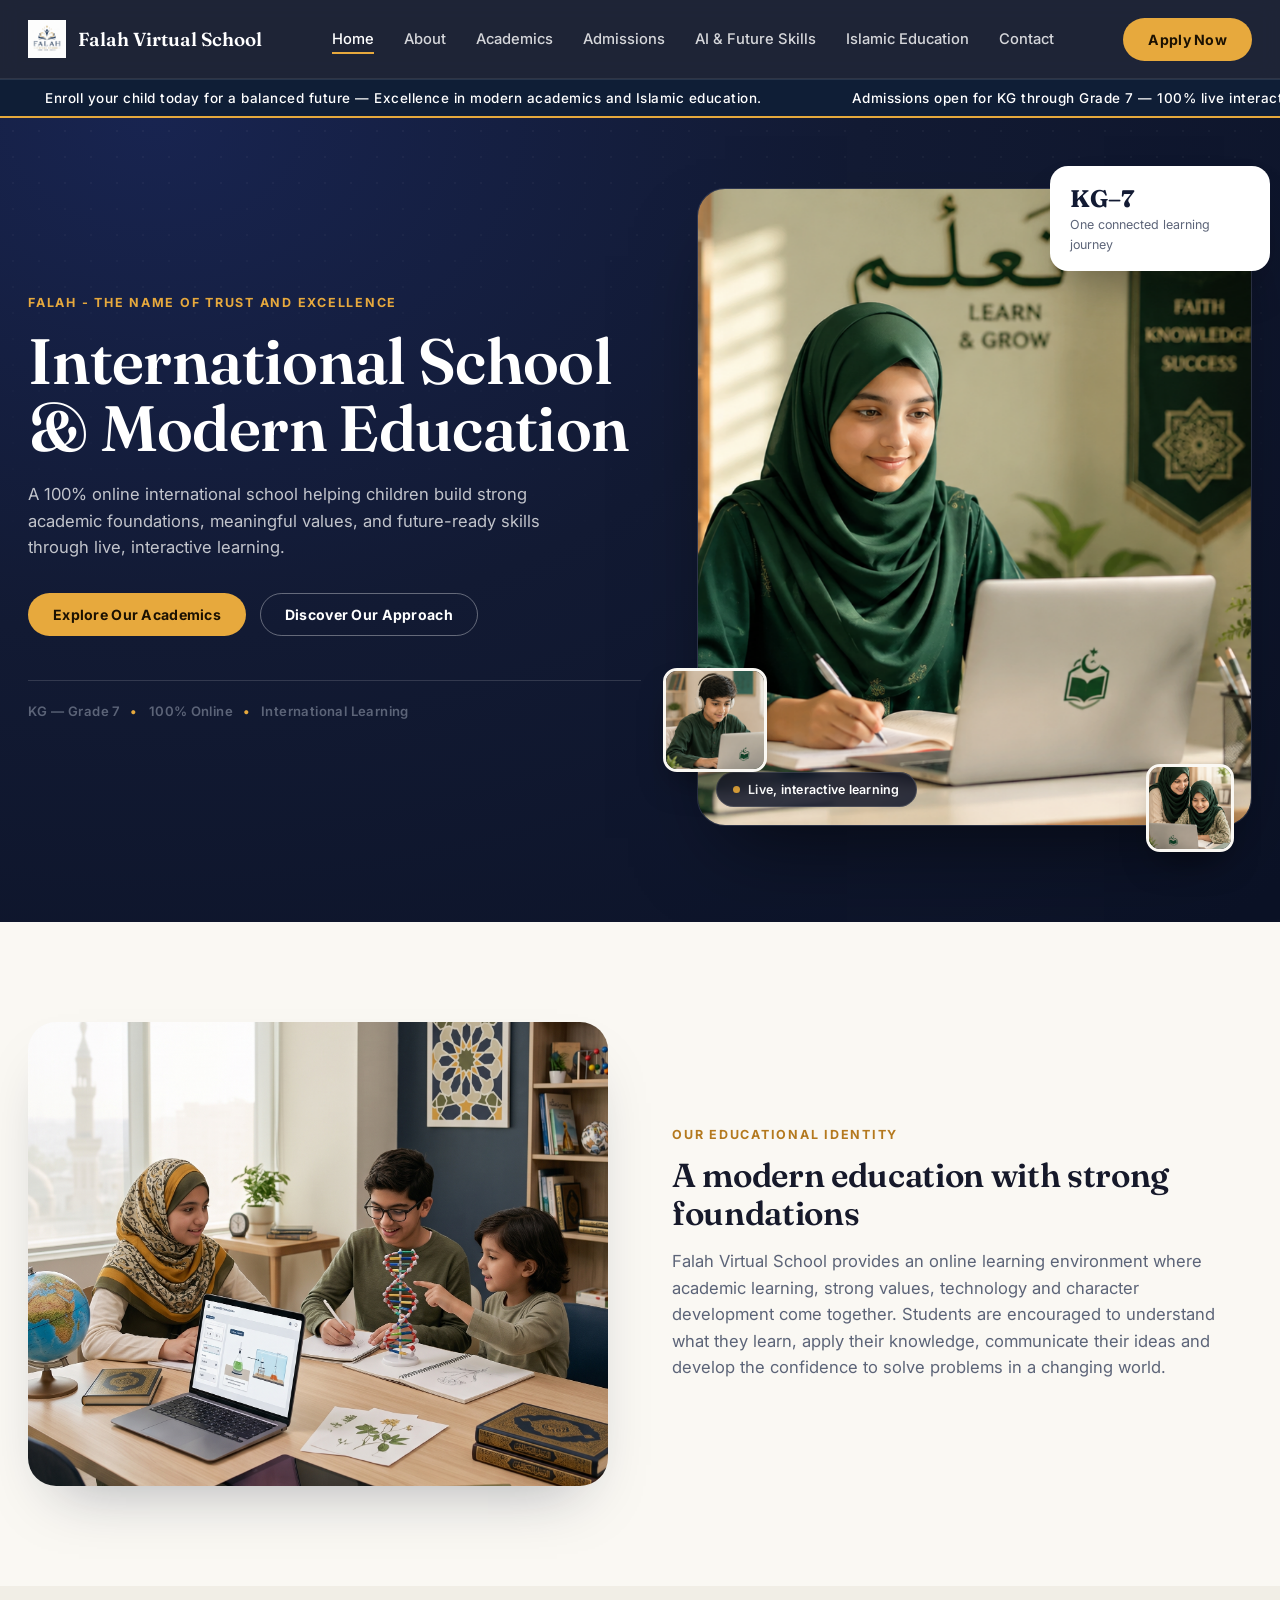
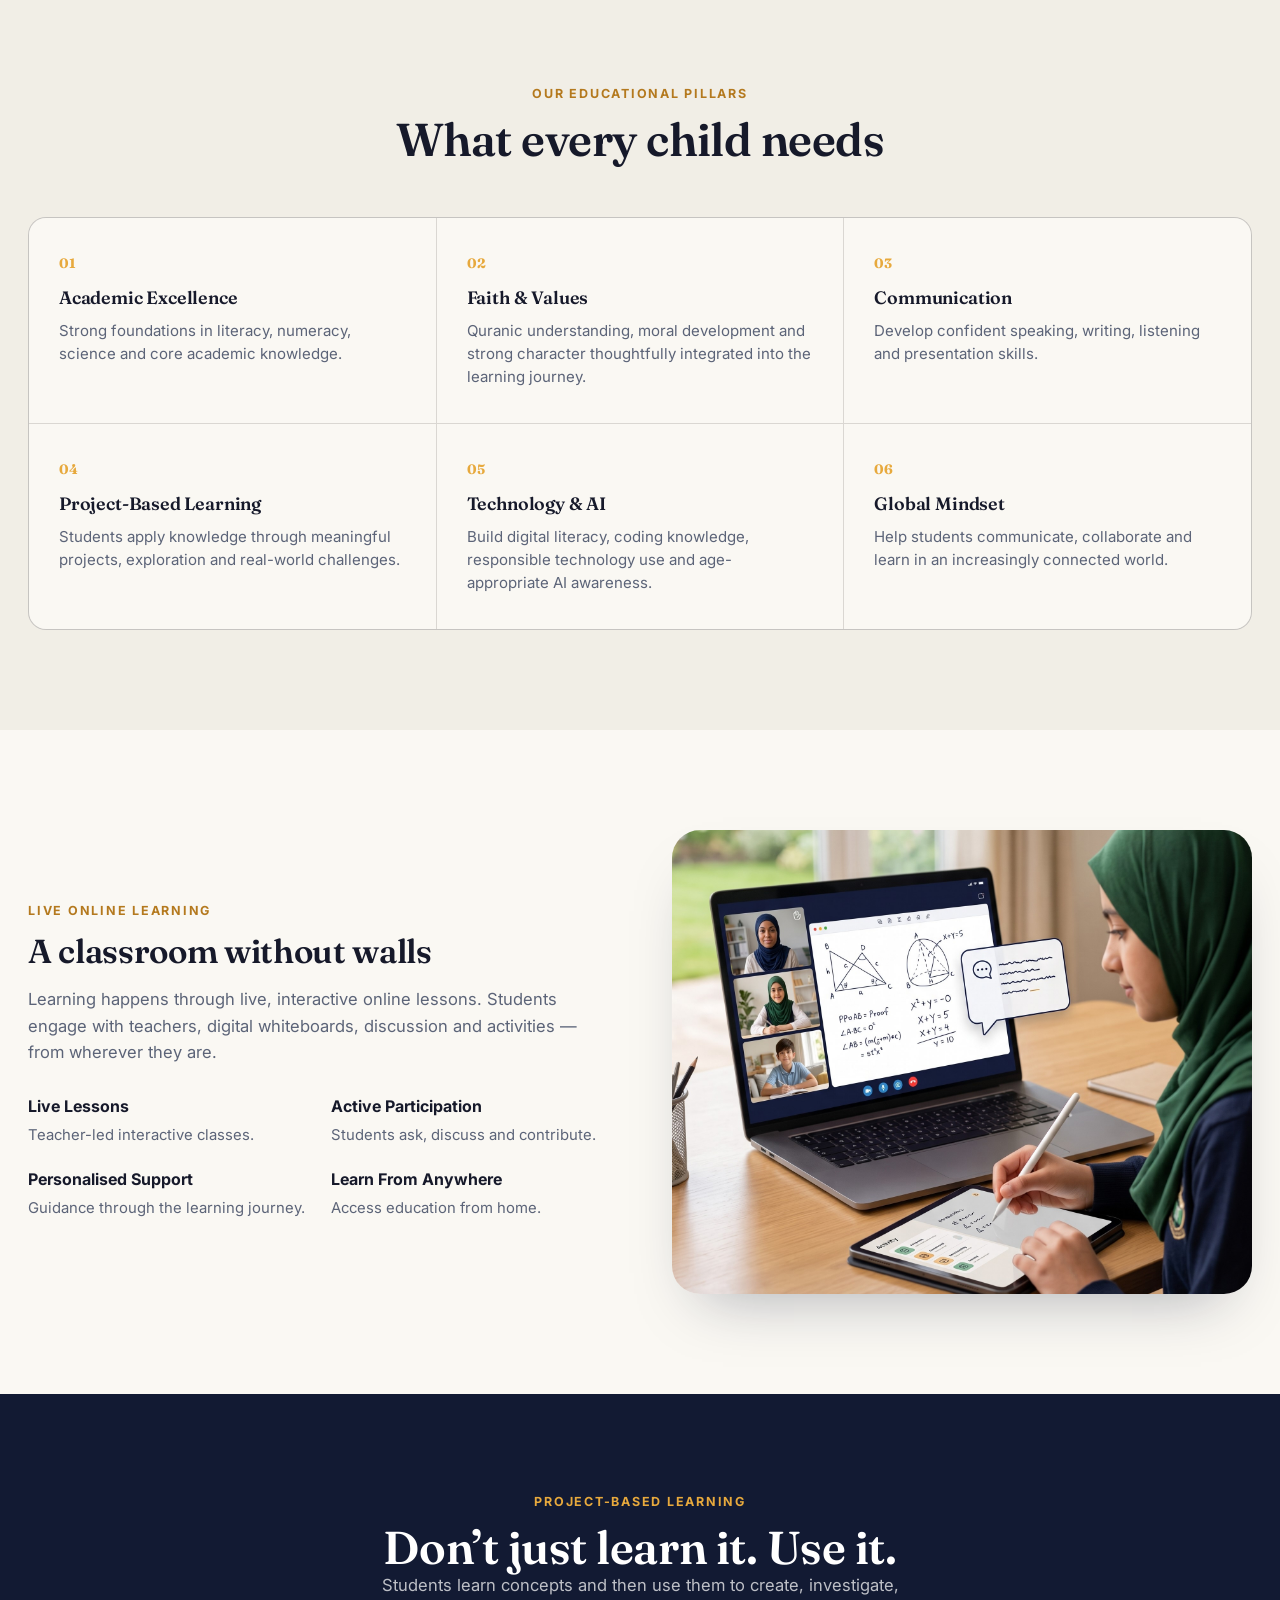
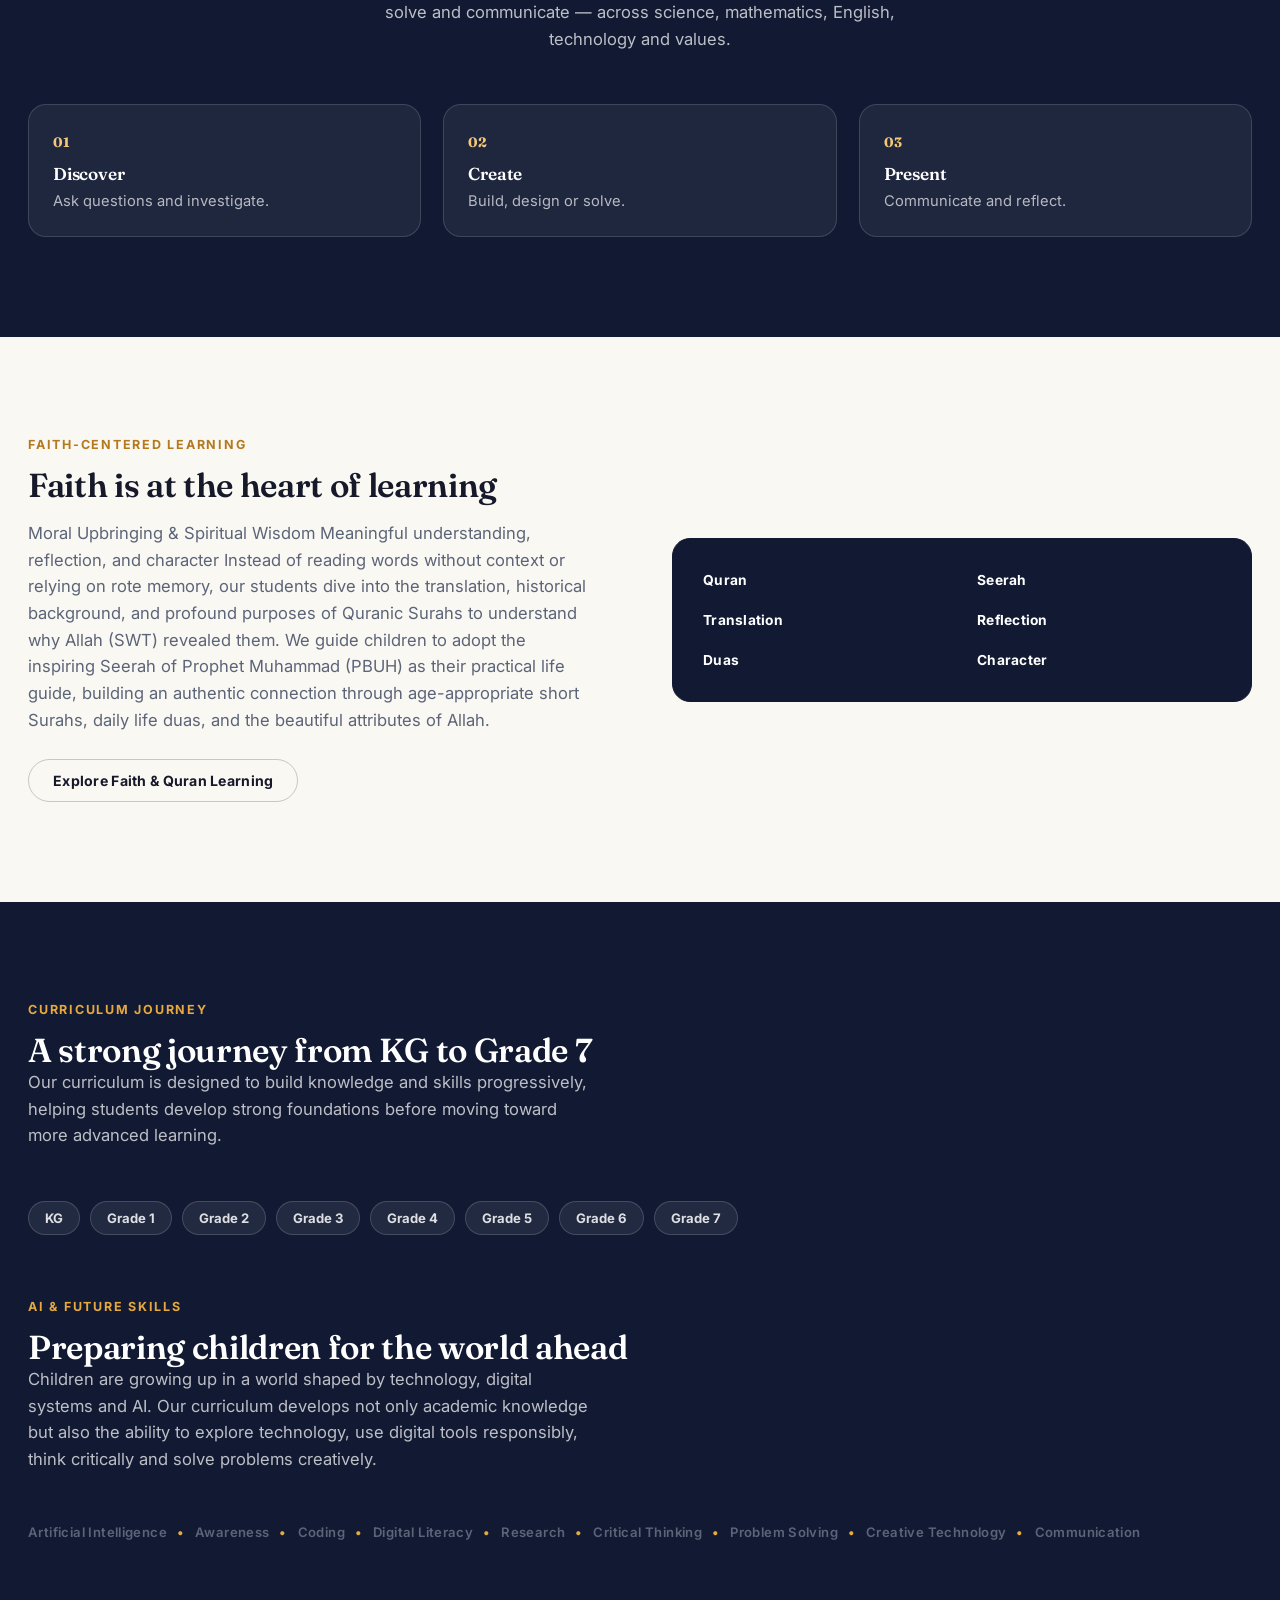
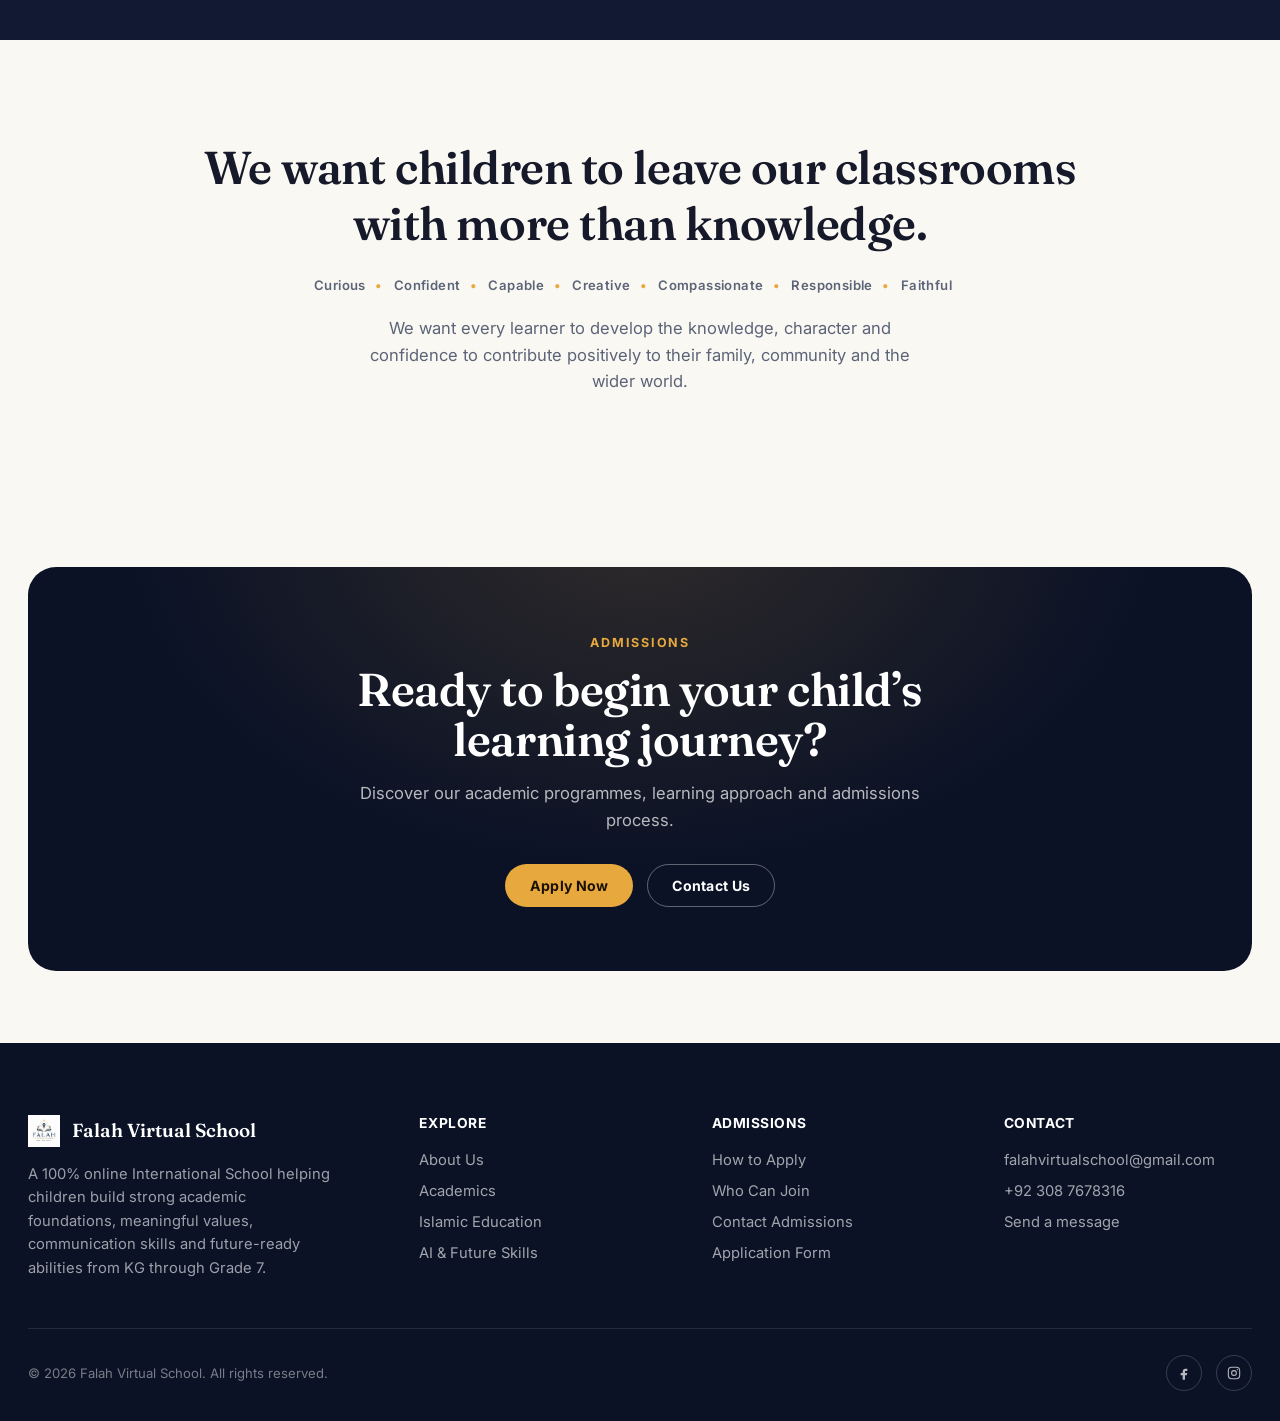
==== commit 1472599e: "update changes" ====
--- a/index.html
+++ b/index.html
@@ -151,8 +151,7 @@
 
         <span>
           Enroll your child today for a balanced future —
-          Excellence in modern academics and authentic
-          Quran-centered learning.
+          Excellence in modern academics and Islamic education.
         </span>
 
         <span>
@@ -169,8 +168,7 @@
 
         <span>
           Enroll your child today for a balanced future —
-          Excellence in modern academics and authentic
-          Quran-centered learning.
+          Excellence in modern academics and Islamic education.
         </span>
 
         <span>
--- a/css/style.css
+++ b/css/style.css
@@ -278,7 +278,7 @@
 }
 .pillar-card:hover{ background:var(--white); }
 .pillar-num{ font-family:var(--font-display); font-size:0.85rem; color:var(--gold); font-weight:700; }
-.pillar-card h3{ margin-top:14px; font-size:1.12rem; }
+.pillar-card h3{ margin-top:14px; font-size:1.12rem; overflow-wrap: break-word; word-wrap: break-word; }
 .pillar-card p{ margin-top:10px; color:var(--slate); font-size:0.94rem; line-height:1.55; }
 
 
@@ -527,12 +527,16 @@
   .cta-band{ padding:48px 28px; }
 }
 
+@media (max-width: 768px) {
+  .pillars-grid{ grid-template-columns:1fr; }
+  .pillar-card{ padding:26px 20px; }
+}
+
 @media (max-width: 620px){
   .section{ padding:66px 0; }
   .section-tight{ padding:52px 0; }
   .hero{ padding:44px 0 64px; }
   .page-hero{ padding:44px 0 56px; }
-  .pillars-grid{ grid-template-columns:1fr; }
   .feature-grid{ grid-template-columns:1fr; }
   .footer-grid{ grid-template-columns:1fr; gap:34px; }
   .footer-bottom{ flex-direction:column; align-items:flex-start; }
@@ -635,4 +639,13 @@
 @media (prefers-reduced-motion: reduce){
   .hero-media-kenburns img{ animation:none; }
   .hero-float-card{ animation:none; opacity:1; transform:none; }
+}
+/* Mobile Fix for Subjects Grid */
+@media (max-width: 960px) {
+    .pillars-grid {
+        grid-template-columns: 1fr !important;
+    }
+    .pillar-card {
+        padding: 24px 20px !important;
+    }
 }
